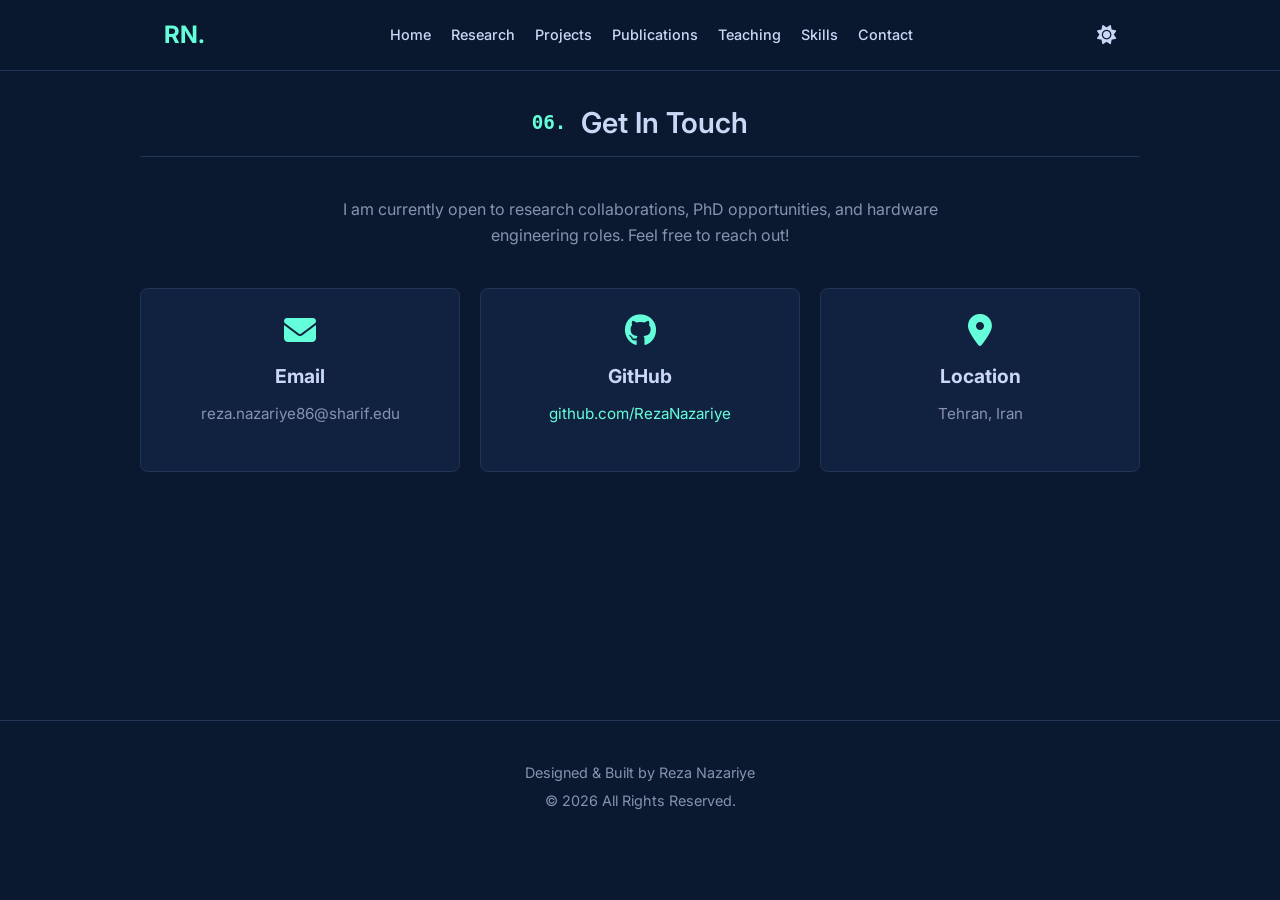
==== contact.html @ 91c78b94 "seek" ====
<!DOCTYPE html>
<html lang="en">
<head>
    <meta charset="UTF-8">
    <title>Reza Nazariye | Contact</title>
    <link rel="stylesheet" href="css/style.css">
    <link rel="stylesheet" href="https://cdnjs.cloudflare.com/ajax/libs/font-awesome/6.4.0/css/all.min.css">
    <link href="https://fonts.googleapis.com/css2?family=Inter:wght@300;400;500;600;700&display=swap" rel="stylesheet">
</head>
<body>
    <div id="navbar-placeholder"></div>
    <main class="container section" style="text-align: center;">
        <h2 class="section-title reveal" style="justify-content: center;"><span>06.</span> Get In Touch</h2>
        <p class="reveal" style="max-width: 600px; margin: 0 auto 40px auto; color: var(--text-muted);">
            I am currently open to research collaborations, PhD opportunities, and hardware engineering roles. Feel free to reach out!
        </p>
        <div class="grid-3 reveal">
            <div class="project-card" style="text-align: center;">
                <i class="fa-solid fa-envelope" style="font-size: 2rem; color: var(--accent); margin-bottom: 15px;"></i>
                <h3>Email</h3>
                <p>reza.nazariye86@sharif.edu</p>
            </div>
            <div class="project-card" style="text-align: center;">
                <i class="fa-brands fa-github" style="font-size: 2rem; color: var(--accent); margin-bottom: 15px;"></i>
                <h3>GitHub</h3>
                <p><a href="https://github.com/RezaNazariye" target="_blank">github.com/RezaNazariye</a></p>
            </div>
            <div class="project-card" style="text-align: center;">
                <i class="fa-solid fa-location-dot" style="font-size: 2rem; color: var(--accent); margin-bottom: 15px;"></i>
                <h3>Location</h3>
                <p>Tehran, Iran</p>
            </div>
        </div>
    </main>
    <div id="footer-placeholder"></div>
    <script src="js/data.js"></script>
    <script src="js/main.js"></script>
</body>
</html>
---- css/style.css ----
/* THEME VARIABLES (Default: Dark Mode) */
:root {
    --bg-color: #0a192f;
    --bg-light: #112240;
    --text-main: #ccd6f6;
    --text-muted: #8892b0;
    --accent: #64ffda;
    --accent-hover: #52e0c4;
    --border: #233554;
    --nav-bg: rgba(10, 25, 47, 0.85);
}

body.light-mode {
    --bg-color: #ffffff;
    --bg-light: #f8f9fa;
    --text-main: #111111;
    --text-muted: #555555;
    --accent: #0070f3;
    --accent-hover: #0056b3;
    --border: #eaeaea;
    --nav-bg: rgba(255, 255, 255, 0.85);
}

* { margin: 0; padding: 0; box-sizing: border-box; font-family: 'Inter', sans-serif; }
html { scroll-behavior: smooth; }
body { background-color: var(--bg-color); color: var(--text-main); line-height: 1.6; transition: background 0.3s, color 0.3s; }
a { text-decoration: none; color: var(--accent); transition: color 0.2s; }
a:hover { color: var(--accent-hover); }
ul { list-style: none; padding-left: 0; }

/* LAYOUT */
.container { max-width: 1000px; margin: 0 auto; padding: 0 24px; }
.section { padding: 100px 0 60px 0; min-height: 80vh; }
.section-title { font-size: 1.8rem; font-weight: 600; margin-bottom: 40px; border-bottom: 1px solid var(--border); padding-bottom: 10px; display: flex; align-items: center;}
.section-title span { color: var(--accent); margin-right: 15px; font-family: monospace; font-size: 1.2rem;}
.text-accent { color: var(--accent); }
.text-muted { color: var(--text-muted); font-size: 0.9rem; }

/* NAVBAR */
.navbar { position: fixed; top: 0; width: 100%; background: var(--nav-bg); backdrop-filter: blur(10px); border-bottom: 1px solid var(--border); z-index: 1000; }
.nav-container { max-width: 1000px; margin: 0 auto; padding: 0 24px; height: 70px; display: flex; justify-content: space-between; align-items: center; }
.logo { font-size: 1.5rem; font-weight: 700; color: var(--accent); }
.nav-links { display: flex; gap: 20px; }
.nav-links a { color: var(--text-main); font-size: 0.9rem; font-weight: 500; }
.nav-links a:hover { color: var(--accent); }
#theme-toggle { background: none; border: none; color: var(--text-main); font-size: 1.2rem; cursor: pointer; }
#theme-toggle:hover { color: var(--accent); }

/* HERO SECTION */
.hero { padding: 160px 0 80px 0; text-align: center; }
.hero h1 { font-size: 3.5rem; font-weight: 700; margin-bottom: 10px; color: var(--text-main); }
.hero h2 { font-size: 1.5rem; color: var(--text-muted); font-weight: 400; margin-bottom: 24px; }
.hero p { max-width: 600px; margin: 0 auto 30px auto; color: var(--text-muted); font-size: 1.1rem; }
.hero-links { display: flex; justify-content: center; gap: 20px; align-items: center; }
.btn { padding: 12px 24px; border: 1px solid var(--accent); border-radius: 4px; color: var(--accent); font-weight: 500; background: transparent; cursor: pointer; transition: background 0.2s; }
.btn:hover { background: rgba(100, 255, 218, 0.1); }
.social-icon { font-size: 1.5rem; color: var(--text-muted); }
.social-icon:hover { color: var(--accent); transform: translateY(-3px); }

/* GRIDS & CARDS */
.grid-2 { display: grid; grid-template-columns: 1fr 1fr; gap: 30px; }
.grid-3 { display: grid; grid-template-columns: repeat(auto-fit, minmax(280px, 1fr)); gap: 20px; }

/* Highlight Cards (Home) */
.highlight-card { background: var(--bg-light); padding: 20px; border-radius: 8px; border: 1px solid var(--border); text-align: center; }
.highlight-card h3 { color: var(--accent); font-size: 1.5rem; margin-bottom: 5px; }
.highlight-card p { color: var(--text-muted); font-size: 0.9rem; }

/* Project Cards */
.project-card { background: var(--bg-light); border: 1px solid var(--border); padding: 25px; border-radius: 8px; transition: transform 0.3s, box-shadow 0.3s; display: flex; flex-direction: column; }
.project-card:hover { transform: translateY(-5px); box-shadow: 0 10px 30px -15px rgba(2,12,27,0.7); border-color: var(--accent); }
.project-card h3 { font-size: 1.2rem; margin-bottom: 10px; }
.project-card h3 a { color: var(--text-main); }
.project-card h3 a:hover { color: var(--accent); }
.project-card p { color: var(--text-muted); font-size: 0.95rem; margin-bottom: 20px; flex-grow: 1; }
.tags { display: flex; flex-wrap: wrap; gap: 8px; }
.tags span { background: rgba(100, 255, 218, 0.1); color: var(--accent); font-family: monospace; font-size: 0.75rem; padding: 4px 10px; border-radius: 4px; }

/* Experience & Research Items */
.exp-item { margin-bottom: 30px; }
.exp-item h3 { font-size: 1.2rem; margin-bottom: 5px; }
.exp-item p { color: var(--text-muted); font-size: 0.9rem; margin-bottom: 15px; }
.exp-item ul { list-style-type: disc; padding-left: 20px; }
.exp-item li { color: var(--text-muted); margin-bottom: 8px; font-size: 0.95rem; }

/* Publications */
.pub-item { margin-bottom: 20px; padding-bottom: 20px; border-bottom: 1px dashed var(--border); }
.pub-item h3 { font-size: 1.1rem; margin-bottom: 5px; }
.pub-item p { color: var(--text-muted); font-size: 0.9rem; }

/* Skills */
.skill-category { margin-bottom: 30px; }
.skill-category h3 { font-size: 1.1rem; margin-bottom: 15px; color: var(--text-main); }
.skill-list { display: flex; flex-wrap: wrap; gap: 10px; }
.skill-list span { background: var(--bg-light); border: 1px solid var(--border); padding: 8px 16px; border-radius: 20px; font-size: 0.9rem; color: var(--text-main); }

/* Footer */
footer { padding: 40px 0; text-align: center; border-top: 1px solid var(--border); color: var(--text-muted); font-size: 0.9rem; }

/* Animations */
.reveal { opacity: 0; transform: translateY(20px); transition: all 0.6s ease; }
.reveal.active { opacity: 1; transform: translateY(0); }

@media (max-width: 768px) {
    .grid-2 { grid-template-columns: 1fr; }
    .nav-links { display: none; } /* In a real app, add a hamburger menu here */
    .hero h1 { font-size: 2.5rem; }
}
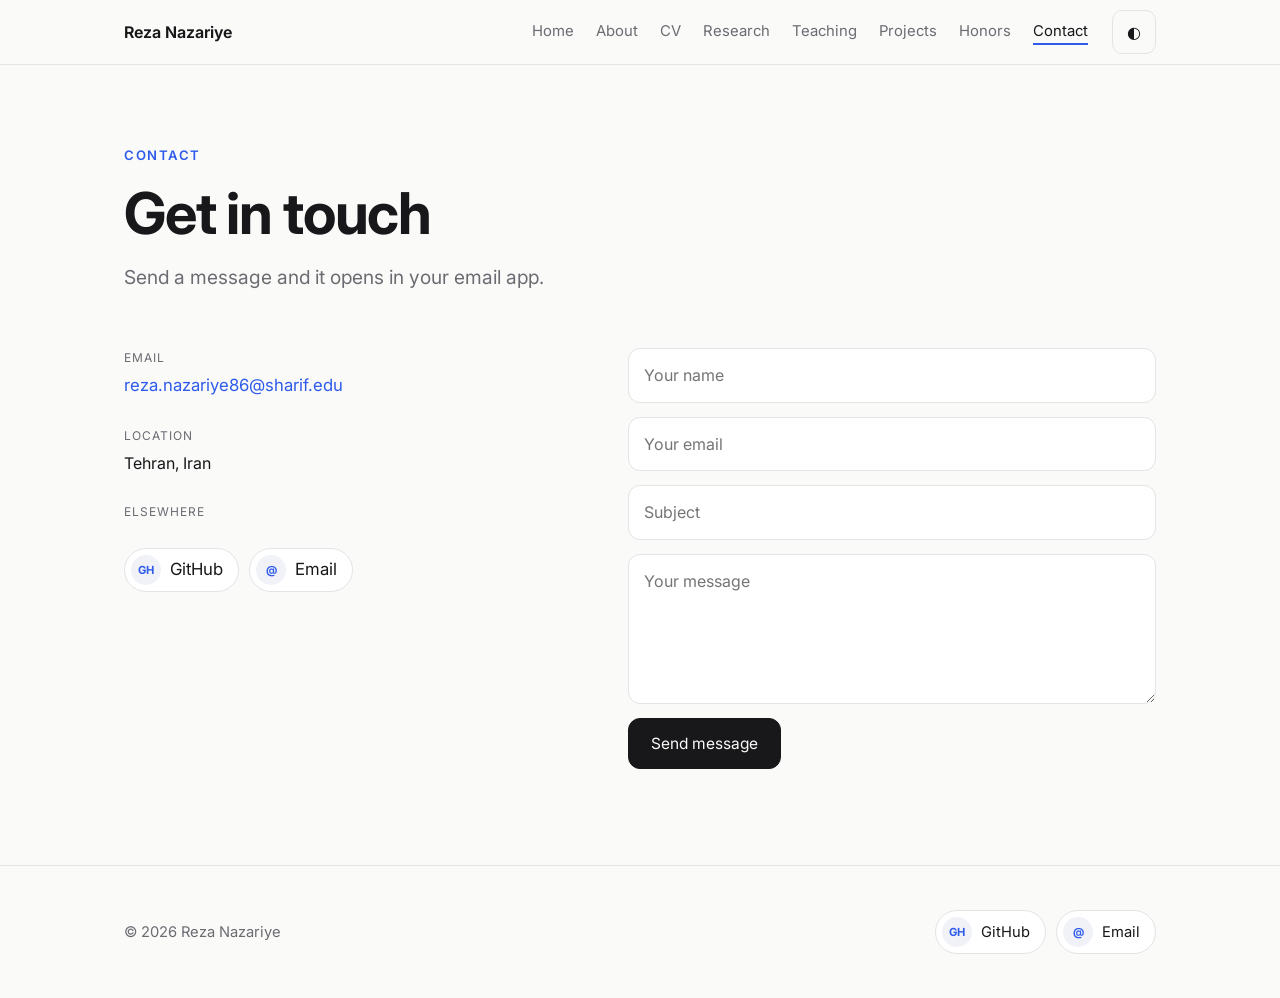
==== commit b6c22446: "miew" ====
--- a/contact.html
+++ b/contact.html
@@ -1,39 +1,41 @@
-<!DOCTYPE html>
+<!doctype html>
 <html lang="en">
 <head>
-    <meta charset="UTF-8">
-    <title>Reza Nazariye | Contact</title>
-    <link rel="stylesheet" href="css/style.css">
-    <link rel="stylesheet" href="https://cdnjs.cloudflare.com/ajax/libs/font-awesome/6.4.0/css/all.min.css">
-    <link href="https://fonts.googleapis.com/css2?family=Inter:wght@300;400;500;600;700&display=swap" rel="stylesheet">
+  <meta charset="utf-8">
+  <meta name="viewport" content="width=device-width, initial-scale=1">
+  <title>Contact | Reza Nazariye</title>
+  <meta name="robots" content="index,follow">
+  <link rel="icon" href="data:image/svg+xml,%3Csvg xmlns='http://www.w3.org/2000/svg' viewBox='0 0 100 100'%3E%3Crect width='100' height='100' rx='22' fill='%232f5bea'/%3E%3Ctext x='50' y='70' font-size='62' text-anchor='middle' fill='white' font-family='Arial'%3ER%3C/text%3E%3C/svg%3E">
+  <link rel="preconnect" href="https://fonts.googleapis.com">
+  <link rel="preconnect" href="https://fonts.gstatic.com" crossorigin>
+  <link href="https://fonts.googleapis.com/css2?family=Inter:wght@400;500;600;700&display=swap" rel="stylesheet">
+  <link rel="stylesheet" href="styles.css">
 </head>
 <body>
-    <div id="navbar-placeholder"></div>
-    <main class="container section" style="text-align: center;">
-        <h2 class="section-title reveal" style="justify-content: center;"><span>06.</span> Get In Touch</h2>
-        <p class="reveal" style="max-width: 600px; margin: 0 auto 40px auto; color: var(--text-muted);">
-            I am currently open to research collaborations, PhD opportunities, and hardware engineering roles. Feel free to reach out!
-        </p>
-        <div class="grid-3 reveal">
-            <div class="project-card" style="text-align: center;">
-                <i class="fa-solid fa-envelope" style="font-size: 2rem; color: var(--accent); margin-bottom: 15px;"></i>
-                <h3>Email</h3>
-                <p>reza.nazariye86@sharif.edu</p>
-            </div>
-            <div class="project-card" style="text-align: center;">
-                <i class="fa-brands fa-github" style="font-size: 2rem; color: var(--accent); margin-bottom: 15px;"></i>
-                <h3>GitHub</h3>
-                <p><a href="https://github.com/RezaNazariye" target="_blank">github.com/RezaNazariye</a></p>
-            </div>
-            <div class="project-card" style="text-align: center;">
-                <i class="fa-solid fa-location-dot" style="font-size: 2rem; color: var(--accent); margin-bottom: 15px;"></i>
-                <h3>Location</h3>
-                <p>Tehran, Iran</p>
-            </div>
-        </div>
-    </main>
-    <div id="footer-placeholder"></div>
-    <script src="js/data.js"></script>
-    <script src="js/main.js"></script>
+  <a class="skip" href="#top">Skip to content</a>
+
+  <header class="nav">
+    <div class="wrap nav-inner">
+      <a class="brand" href="index.html" id="brand">Home</a>
+      <nav class="links" id="links" aria-label="Main"></nav>
+      <div class="nav-actions">
+        <button class="icon-btn" id="theme" type="button" aria-label="Toggle dark mode">◐</button>
+        <button class="icon-btn burger" id="burger" type="button" aria-label="Open menu" aria-expanded="false" aria-controls="links">☰</button>
+      </div>
+    </div>
+  </header>
+
+  <main id="top">
+    <div class="wrap loading">Loading…</div>
+  </main>
+
+  <footer>
+    <div class="wrap" id="footer"></div>
+  </footer>
+
+  <noscript><p class="wrap">This site needs JavaScript to display its content.</p></noscript>
+  <script src="common.js"></script>
+  <script src="pages.js"></script>
+  <script>Site.start("contact");</script>
 </body>
-</html>+</html>
--- a/styles.css
+++ b/styles.css
@@ -0,0 +1,306 @@
+/* ---------- Theme tokens ---------- */
+:root {
+  --bg: #fafaf9;
+  --fg: #18181b;
+  --muted: #6b6b72;
+  --border: #e4e4e7;
+  --card: #ffffff;
+  --accent: #2f5bea;
+  --tag: #f0f2f8;
+  --nav: rgba(250, 250, 249, 0.9);
+  --radius: 20px;
+}
+
+@media (prefers-color-scheme: dark) {
+  :root:not([data-theme="light"]) {
+    --bg: #0f1012; --fg: #ededf0; --muted: #9a9aa3; --border: #26272c;
+    --card: #16171a; --accent: #7b9cff; --tag: #1d1f26; --nav: rgba(15, 16, 18, 0.9);
+  }
+}
+
+:root[data-theme="dark"] {
+  --bg: #0f1012; --fg: #ededf0; --muted: #9a9aa3; --border: #26272c;
+  --card: #16171a; --accent: #7b9cff; --tag: #1d1f26; --nav: rgba(15, 16, 18, 0.9);
+}
+
+/* ---------- Base ---------- */
+* { box-sizing: border-box; }
+html { scroll-behavior: smooth; }
+
+body {
+  margin: 0;
+  font-family: Inter, system-ui, -apple-system, "Segoe UI", Roboto, sans-serif;
+  background: var(--bg);
+  color: var(--fg);
+  font-size: 16px;
+  line-height: 1.65;
+  -webkit-font-smoothing: antialiased;
+}
+
+a { color: var(--accent); text-decoration: none; }
+a:hover { text-decoration: underline; }
+:focus-visible { outline: 2px solid var(--accent); outline-offset: 2px; border-radius: 4px; }
+
+.wrap { max-width: 1080px; margin: 0 auto; padding: 0 24px; }
+.hidden { display: none !important; }
+.error { color: #d1453b; }
+.loading { padding: 140px 24px; color: var(--muted); text-align: center; }
+
+.skip {
+  position: absolute; left: -999px; top: 8px; background: var(--card);
+  padding: 8px 12px; border-radius: 8px; z-index: 100;
+}
+.skip:focus { left: 8px; }
+
+h1, h2, h3 { margin: 0; line-height: 1.2; }
+h1 { font-size: clamp(2.4rem, 5vw, 3.6rem); letter-spacing: -0.02em; margin-bottom: 14px; }
+h2 { font-size: clamp(1.5rem, 3vw, 2rem); letter-spacing: -0.01em; }
+h3 { font-size: 1.15rem; margin: 4px 0 8px; }
+
+.muted { color: var(--muted); }
+.small { font-size: 0.88rem; }
+
+.lead {
+  font-size: 1.2rem; color: var(--muted); line-height: 1.6; max-width: 640px; margin: 0;
+}
+
+.eyebrow {
+  font-size: 0.82rem; text-transform: uppercase; letter-spacing: 0.12em;
+  color: var(--accent); font-weight: 600; margin-bottom: 12px;
+}
+
+.tag {
+  display: inline-block; font-size: 0.8rem; padding: 4px 11px; margin: 0 6px 6px 0;
+  border-radius: 999px; background: var(--tag); color: var(--muted);
+}
+
+.badge {
+  display: inline-block; font-size: 0.74rem; text-transform: uppercase; letter-spacing: 0.06em;
+  color: var(--accent); font-weight: 600; margin-bottom: 6px;
+}
+
+/* ---------- Navigation ---------- */
+.nav {
+  position: sticky; top: 0; z-index: 50;
+  background: var(--nav);
+  backdrop-filter: saturate(1.4) blur(12px);
+  -webkit-backdrop-filter: saturate(1.4) blur(12px);
+  border-bottom: 1px solid var(--border);
+}
+.nav-inner { display: flex; align-items: center; gap: 24px; height: 64px; }
+.brand { font-weight: 650; color: var(--fg); white-space: nowrap; }
+.brand:hover { text-decoration: none; }
+
+.links { display: flex; gap: 22px; margin-left: auto; flex-wrap: wrap; }
+.links a { color: var(--muted); font-size: 0.93rem; }
+.links a:hover, .links a.active { color: var(--fg); text-decoration: none; }
+.links a.active { box-shadow: inset 0 -2px 0 var(--accent); padding-bottom: 2px; }
+
+.nav-actions { display: flex; gap: 8px; }
+.icon-btn {
+  width: 44px; height: 44px; display: grid; place-items: center;
+  border: 1px solid var(--border); border-radius: 10px;
+  background: none; color: var(--fg); font-size: 1rem; cursor: pointer;
+}
+.burger { display: none; }
+
+@media (max-width: 860px) {
+  .burger { display: grid; }
+  .links { display: none; }
+  .links.open {
+    display: flex; flex-direction: column; gap: 14px;
+    position: absolute; top: 64px; left: 0; right: 0; margin: 0;
+    padding: 18px 24px; background: var(--bg); border-bottom: 1px solid var(--border);
+  }
+  .links.open a { font-size: 1.05rem; color: var(--fg); }
+}
+
+/* ---------- Buttons and chips ---------- */
+.btns { display: flex; flex-wrap: wrap; gap: 12px; margin-top: 30px; }
+.btn {
+  display: inline-block; padding: 12px 22px; border: 1px solid var(--border);
+  border-radius: 12px; color: var(--fg); font: inherit; font-size: 0.97rem; background: none; cursor: pointer;
+}
+.btn:hover { text-decoration: none; opacity: 0.85; }
+.btn.primary { background: var(--fg); border-color: var(--fg); color: var(--bg); }
+.btn.ghost { border-color: transparent; color: var(--accent); padding-left: 4px; }
+
+.chips { display: flex; flex-wrap: wrap; gap: 10px; margin-top: 22px; }
+.chip {
+  display: inline-flex; align-items: center; gap: 9px; padding: 6px 15px 6px 6px;
+  border: 1px solid var(--border); border-radius: 999px; background: var(--card);
+  color: var(--fg); font-size: 0.92rem;
+}
+.chip:hover { text-decoration: none; border-color: var(--accent); }
+.chip-icon {
+  display: grid; place-items: center; width: 30px; height: 30px; border-radius: 50%;
+  background: var(--tag); color: var(--accent); font-size: 0.7rem; font-weight: 700;
+}
+
+/* ---------- Images (large by default, fallback to initials) ---------- */
+.media {
+  position: relative; overflow: hidden; display: grid; place-items: center;
+  background: var(--tag); border: 1px solid var(--border); flex-shrink: 0;
+}
+.media img { width: 100%; height: 100%; object-fit: cover; display: block; }
+.media-fallback { font-weight: 650; letter-spacing: 0.04em; color: var(--accent); font-size: 2.4rem; }
+
+.portrait { width: 100%; aspect-ratio: 4 / 5; border-radius: var(--radius); }
+.portrait-lg { width: 100%; aspect-ratio: 4 / 5; border-radius: var(--radius); }
+.avatar-lg { width: 160px; height: 160px; border-radius: 50%; margin-bottom: 18px; }
+.card-media { width: 100%; aspect-ratio: 16 / 10; border-radius: 14px; margin-bottom: 20px; border: 0; }
+
+/* ---------- Home hero ---------- */
+.hero { padding: 88px 0 72px; }
+.hero-grid {
+  display: grid; grid-template-columns: minmax(260px, 380px) 1fr; gap: 64px; align-items: center;
+}
+.hero-copy h1 { margin-bottom: 10px; }
+.hero-copy .muted { margin-bottom: 18px; }
+
+.stats-wrap { border-top: 1px solid var(--border); border-bottom: 1px solid var(--border); background: var(--card); }
+.stats { display: grid; grid-template-columns: repeat(3, 1fr); gap: 24px; padding: 40px 24px; }
+.stat b { display: block; font-size: 2.4rem; letter-spacing: -0.02em; line-height: 1.1; }
+.stat span { color: var(--muted); font-size: 0.92rem; }
+
+/* ---------- Page headers and blocks ---------- */
+.page-head { padding: 80px 0 40px; }
+.page-body { padding: 16px 0 96px; }
+
+.block-head {
+  display: flex; justify-content: space-between; align-items: baseline; flex-wrap: wrap; gap: 16px;
+  border-top: 1px solid var(--border); padding-top: 36px; margin-bottom: 28px;
+}
+.block-head a { font-size: 0.95rem; }
+.prose-lead { font-size: 1.15rem; color: var(--fg); max-width: 720px; margin: 0; }
+
+/* ---------- About ---------- */
+.about-grid { display: grid; grid-template-columns: minmax(260px, 400px) 1fr; gap: 64px; align-items: start; }
+.prose p { font-size: 1.08rem; max-width: 680px; margin: 0; }
+.prose p + p { margin-top: 1.2em; }
+.interests { margin-top: 40px; }
+.interests h3 { margin-bottom: 12px; }
+
+.gallery {
+  display: grid; grid-template-columns: repeat(auto-fill, minmax(300px, 1fr));
+  gap: 24px; margin-top: 64px;
+}
+.gallery-item { margin: 0; }
+.gallery-img { width: 100%; aspect-ratio: 4 / 3; border-radius: 16px; }
+.gallery-item figcaption { margin-top: 10px; color: var(--muted); font-size: 0.93rem; }
+
+/* ---------- Cards ---------- */
+.grid { display: grid; grid-template-columns: repeat(auto-fill, minmax(300px, 1fr)); gap: 24px; }
+.stack { display: grid; gap: 20px; }
+
+.card {
+  background: var(--card); border: 1px solid var(--border); border-radius: var(--radius);
+  padding: 28px; transition: transform 0.2s ease, border-color 0.2s ease;
+}
+.card:hover { transform: translateY(-3px); border-color: var(--accent); }
+.card p { color: var(--muted); margin: 0 0 14px; font-size: 0.98rem; }
+.card-actions {
+  display: flex; flex-wrap: wrap; align-items: center; gap: 16px;
+  margin-top: 16px; font-size: 0.92rem;
+}
+.person { text-align: left; }
+
+.stars { font-variant-numeric: tabular-nums; }
+.like {
+  margin-left: auto; font: inherit; font-size: 0.87rem; padding: 5px 14px; border-radius: 999px;
+  border: 1px solid var(--border); background: none; color: var(--fg); cursor: pointer;
+}
+.like:hover:not(:disabled) { border-color: var(--accent); }
+.like:disabled { color: #d1453b; cursor: default; }
+
+/* ---------- Timeline (CV) ---------- */
+.cv-group { margin-bottom: 56px; }
+.cv-group h2 { margin-bottom: 26px; }
+.timeline { position: relative; padding-left: 28px; border-left: 1px solid var(--border); }
+.tl-item { position: relative; margin-bottom: 32px; }
+.tl-item::before {
+  content: ""; position: absolute; left: -34px; top: 8px;
+  width: 11px; height: 11px; border-radius: 50%; background: var(--accent);
+}
+.tl-date { font-size: 0.85rem; color: var(--muted); font-variant-numeric: tabular-nums; }
+.tl-item h3 { font-size: 1.1rem; margin: 3px 0; }
+.tl-item .org { color: var(--muted); font-size: 0.96rem; }
+.tl-item p { margin: 8px 0 0; max-width: 680px; }
+
+.skill-groups { display: grid; gap: 18px; }
+.skill-group { display: grid; gap: 6px; }
+
+/* ---------- Honors ---------- */
+.honor-list { list-style: none; padding: 0; margin: 0; }
+.honor-list li {
+  display: flex; justify-content: space-between; align-items: center; gap: 16px; flex-wrap: wrap;
+  padding: 22px 0; border-bottom: 1px solid var(--border); font-size: 1.05rem;
+}
+.honor-list li:first-child { border-top: 1px solid var(--border); }
+.honor-title { font-weight: 500; }
+
+/* ---------- Contact ---------- */
+.two-col { display: grid; grid-template-columns: 1fr 1.2fr; gap: 64px; align-items: start; }
+.detail { margin-bottom: 26px; display: grid; gap: 4px; }
+.detail > span:first-child { text-transform: uppercase; letter-spacing: 0.08em; font-size: 0.75rem; }
+.detail a { font-size: 1.05rem; }
+
+form { display: grid; gap: 14px; }
+input, textarea {
+  font: inherit; padding: 13px 15px; border: 1px solid var(--border); border-radius: 12px;
+  background: var(--card); color: var(--fg); width: 100%;
+}
+textarea { min-height: 150px; resize: vertical; }
+input:focus, textarea:focus { outline: 2px solid var(--accent); outline-offset: 1px; }
+form .btn { justify-self: start; cursor: pointer; }
+
+.contact-email { margin-top: 20px; display: flex; flex-wrap: wrap; gap: 12px; align-items: center; }
+
+/* ---------- Call to action ---------- */
+.cta { border-top: 1px solid var(--border); background: var(--card); padding: 72px 0; }
+.cta-inner { display: flex; justify-content: space-between; align-items: center; gap: 24px; flex-wrap: wrap; }
+.cta h2 { margin-bottom: 8px; }
+.cta p { margin: 0; }
+
+/* ---------- Footer ---------- */
+footer { padding: 44px 0; border-top: 1px solid var(--border); color: var(--muted); font-size: 0.92rem; }
+.foot { display: flex; flex-wrap: wrap; gap: 18px; justify-content: space-between; align-items: center; }
+.foot > span:last-child { display: flex; flex-wrap: wrap; gap: 10px; }
+
+/* ---------- Reveal on scroll ---------- */
+.reveal { opacity: 0; transform: translateY(16px); transition: opacity 0.6s ease, transform 0.6s ease; }
+.reveal.in { opacity: 1; transform: none; }
+
+@media (prefers-reduced-motion: reduce) {
+  html { scroll-behavior: auto; }
+  .reveal { opacity: 1; transform: none; transition: none; }
+  .card { transition: none; }
+}
+
+/* ---------- Responsive ---------- */
+@media (max-width: 900px) {
+  .hero-grid, .about-grid, .two-col { grid-template-columns: 1fr; gap: 40px; }
+  .portrait, .portrait-lg { max-width: 420px; }
+  .hero { padding: 56px 0 48px; }
+}
+
+@media (max-width: 560px) {
+  .wrap { padding: 0 20px; }
+  .stats { grid-template-columns: 1fr 1fr; padding: 32px 20px; }
+  .stat b { font-size: 1.9rem; }
+  .page-head { padding: 56px 0 28px; }
+  .gallery, .grid { grid-template-columns: 1fr; }
+  .avatar-lg { width: 130px; height: 130px; }
+}
+
+/* ---------- Print: a clean CV on paper ---------- */
+@media print {
+  .nav, .btns, .skip, form, .cta, .like, .card-actions, footer, .contact-email { display: none !important; }
+  :root, :root[data-theme] { --bg: #fff; --fg: #000; --muted: #444; --border: #ccc; --accent: #000; }
+  body { font-size: 11pt; }
+  .reveal { opacity: 1; transform: none; }
+  .page-head { padding: 0 0 12pt; }
+  .page-body { padding: 0; }
+  .cv-group { break-inside: avoid; }
+  a[href]::after { content: " (" attr(href) ")"; font-size: 0.8em; color: #444; }
+}
